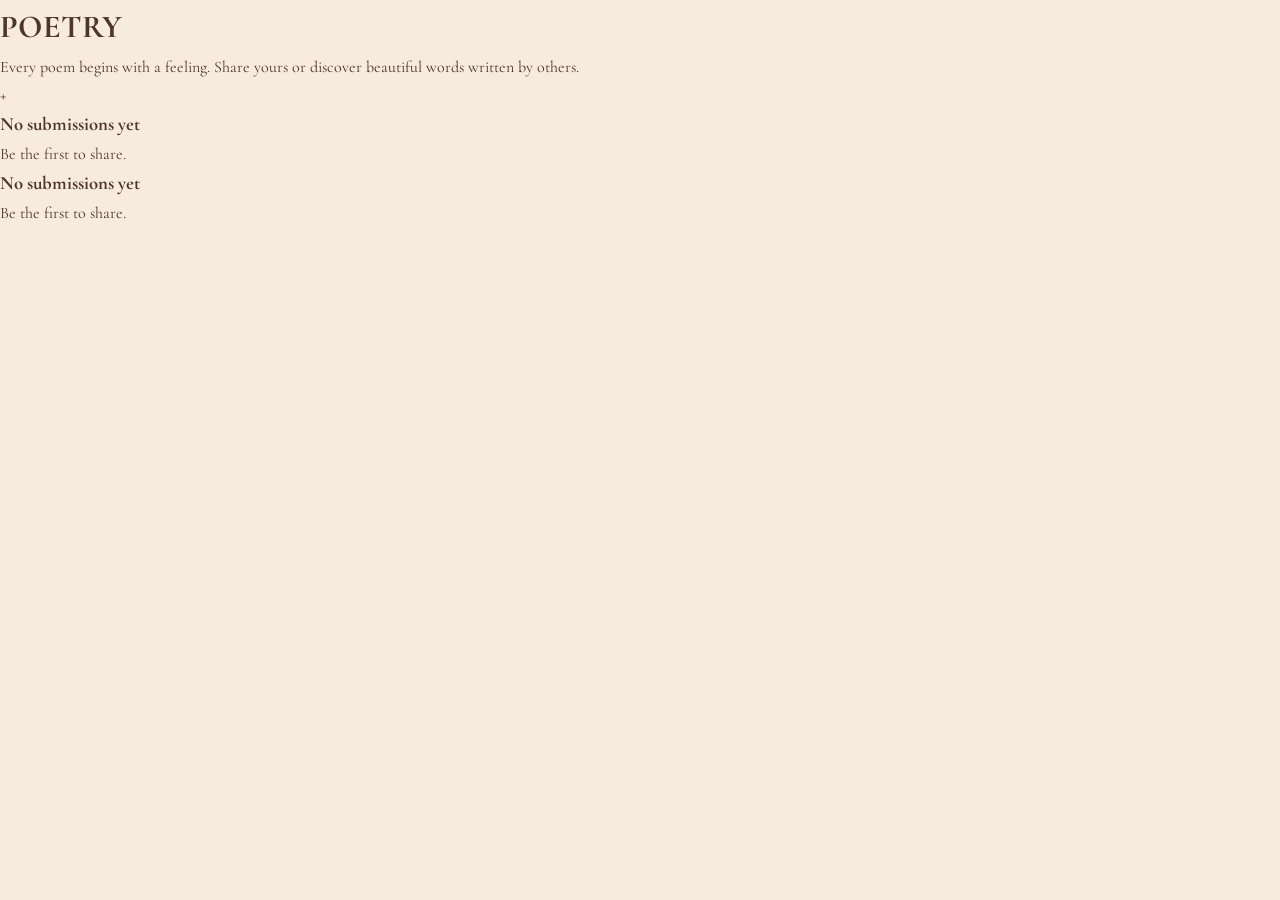
==== poetry.html @ c6bdb442 "poetry.html for Poetry section layout This file contains the HTML structure for the Poetry section o" ====
<!DOCTYPE html>
<html lang="en">
<head>
    <title>Poetry | Cognoquill</title>
    <meta charset="UTF-8">
    <meta name="viewport" content="width=device-width, initial-scale=1.0">

    <link rel="stylesheet" href="cognoquill.css">
</head>

<body>

<header class="category-header">

    <h1>POETRY</h1>

</header>

<div class="paper">

    <p class="description">

        Every poem begins with a feeling. Share yours or discover
        beautiful words written by others.

    </p>

    <div class="cards">

        <!-- Add Card -->

        <div class="submit-card" onclick="openModal()">

            <span>+</span>

        </div>

        <!-- Card -->

        <div class="work-card">

            <h3>No submissions yet</h3>

            <p>Be the first to share.</p>

        </div>

        <!-- Card -->

        <div class="work-card">

            <h3>No submissions yet</h3>

            <p>Be the first to share.</p>

        </div>

    </div>

</div>

</body>
</html>
---- cognoquill.css ----
/* ===========================
   GOOGLE FONT
=========================== */

@import url('https://fonts.googleapis.com/css2?family=Cormorant+Garamond:wght@400;500;600;700&display=swap');

*{
    margin:0;
    padding:0;
    box-sizing:border-box;
}

html{
    scroll-behavior:smooth;
}

body{
    font-family:'Cormorant Garamond', serif;
    background:#F6EBDD;
    color:#4E342E;
    line-height:1.7;
}

/* ===========================
   HEADER
=========================== */

.hero{
    height:300px;
    background:url("bg4.webp") center center/cover no-repeat;
    position:relative;
}

.overlay{
    background:rgba(45,28,20,.45);
    width:100%;
    height:100%;

    display:flex;
    flex-direction:column;
    justify-content:center;
    align-items:center;

    text-align:center;
}

.overlay h1{

    color:#FDF8F2;

    font-size:4rem;

    letter-spacing:10px;

    font-weight:700;
}

.hero-text{

    margin-top:15px;

    color:#F8F2EA;

    font-size:1.3rem;

    letter-spacing:1px;
}

/* ===========================
   NAVBAR
=========================== */

nav{

    background:#8B6B4A;

    display:flex;

    justify-content:space-between;

    align-items:center;

    padding:18px 7%;

    position:sticky;

    top:0;

    z-index:999;

}

.logo{

    color:white;

    font-size:1.5rem;

    font-weight:700;

}

nav ul{

    display:flex;

    list-style:none;

    gap:28px;

}

nav a{

    text-decoration:none;

    color:#fff7ef;

    transition:.3s;

    font-size:1rem;

}

nav a:hover{

    color:#F3D7A3;

}

.menu-btn{

    display:none;

    background:none;

    border:none;

    color:white;

    font-size:2rem;

    cursor:pointer;

}

/* ===========================
   INTRO
=========================== */

.intro{

    width:min(900px,90%);

    margin:70px auto;

    text-align:center;

}

.intro h2{

    font-size:2.6rem;

    margin-bottom:20px;

    color:#5D4037;

}

.intro p{

    font-size:1.2rem;

}

/* ===========================
   CARDS
=========================== */

.card-section{

    width:92%;

    margin:auto;

    margin-bottom:80px;

}

.container{

    display:flex;

    justify-content:center;

    flex-wrap:wrap;

    gap:35px;

}

.card-link{

    text-decoration:none;

    color:inherit;

}

.card{

    width:300px;

    background:#FFF9F3;

    overflow:hidden;

    border-radius:18px;

    box-shadow:0 8px 20px rgba(0,0,0,.18);

    transition:.35s;

}

.card:hover{

    transform:translateY(-8px);

    box-shadow:0 18px 35px rgba(0,0,0,.25);

}

.card img{

    width:100%;

    height:220px;

    object-fit:cover;

}

.card-content{

    padding:22px;

    text-align:center;

}

.card-content h3{

    font-size:1.5rem;

    color:#5D4037;

}

/* ===========================
   FOOTER
=========================== */

footer{

    background:#8B6B4A;

    color:white;

    text-align:center;

    padding:30px;

}

/* ===========================
   TABLET
=========================== */

@media(max-width:992px){

.hero{

height:240px;

}

.overlay h1{

font-size:3rem;

}

.container{

gap:25px;

}

.card{

width:260px;

}

}

/* ===========================
   MOBILE
=========================== */

@media(max-width:768px){

.menu-btn{

display:block;

}

nav{

flex-wrap:wrap;

}

nav ul{

display:none;

flex-direction:column;

width:100%;

margin-top:20px;

gap:18px;

}

nav ul.show{

display:flex;

}

.overlay h1{

font-size:2.3rem;

letter-spacing:4px;

}

.hero-text{

font-size:1rem;

padding:0 20px;

}

.intro{

margin:50px auto;

}

.intro h2{

font-size:2rem;

}

.intro p{

font-size:1.05rem;

}

.card{

width:100%;

max-width:340px;

}

.card img{

height:210px;

}

}

/* ===========================
   SMALL PHONES
=========================== */

@media(max-width:480px){

.overlay h1{

font-size:1.8rem;

}

.hero{

height:220px;

}

.intro h2{

font-size:1.8rem;

}

footer{

font-size:.9rem;

}

}
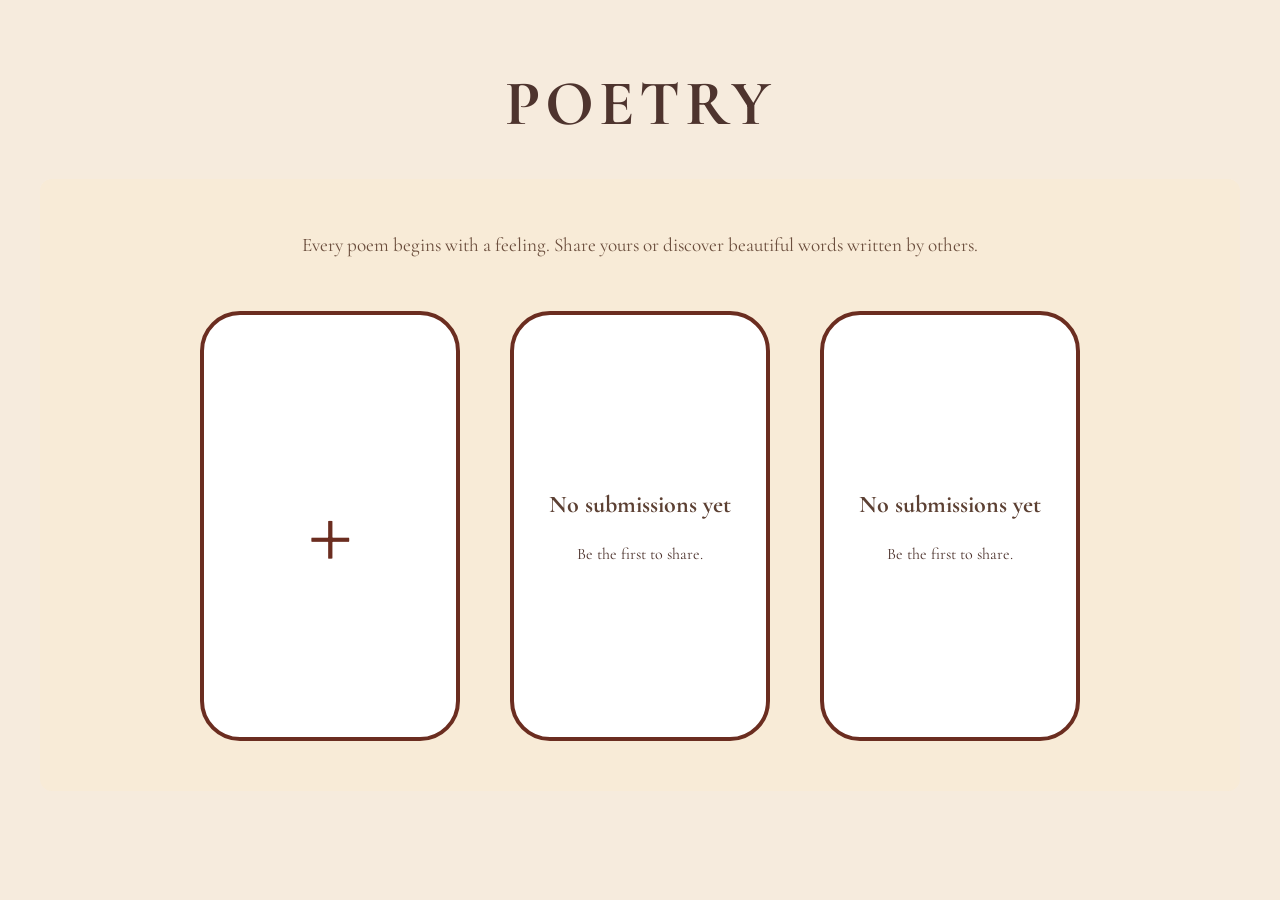
==== commit 39c10581: "Implement submission modal in poetry.html Added a modal for users to submit their work with a form." ====
--- a/poetry.html
+++ b/poetry.html
@@ -59,5 +59,34 @@
 
 </div>
 
+    <!-- Submit Modal -->
+<div class="modal" id="submitModal">
+
+    <div class="modal-content">
+
+        <span class="close">&times;</span>
+
+        <h2>Share Your Work</h2>
+
+        <form id="submissionForm">
+
+            <input type="text" placeholder="Title" required>
+
+            <input type="text" placeholder="Your Name" required>
+
+            <input type="email" placeholder="Email" required>
+
+            <textarea placeholder="Write here..." rows="8" required></textarea>
+
+            <button type="submit">Submit</button>
+
+        </form>
+
+    </div>
+
+</div>
+
+<script src="cognoquill.js"></script>
+
 </body>
 </html>
--- a/cognoquill.css
+++ b/cognoquill.css
@@ -425,3 +425,244 @@
 }
 
 }
+
+/* =======================
+CATEGORY PAGE
+======================= */
+
+.category-header{
+
+padding:50px 20px 20px;
+
+text-align:center;
+
+}
+
+.category-header h1{
+
+font-size:4rem;
+
+letter-spacing:5px;
+
+color:#4E342E;
+
+}
+
+.paper{
+
+width:min(1200px,95%);
+
+margin:auto;
+
+padding:50px;
+
+background:#F8EBD7;
+
+border-radius:12px;
+
+}
+
+.description{
+
+text-align:center;
+
+font-size:1.2rem;
+
+margin-bottom:50px;
+
+color:#6B4E3D;
+
+}
+
+.cards{
+
+display:flex;
+
+justify-content:center;
+
+gap:50px;
+
+flex-wrap:wrap;
+
+}
+
+.submit-card,
+
+.work-card{
+
+width:260px;
+
+height:430px;
+
+background:white;
+
+border:4px solid #6B2D20;
+
+border-radius:40px;
+
+display:flex;
+
+flex-direction:column;
+
+justify-content:center;
+
+align-items:center;
+
+cursor:pointer;
+
+transition:.3s;
+
+}
+
+.submit-card:hover,
+
+.work-card:hover{
+
+transform:translateY(-8px);
+
+box-shadow:0 15px 30px rgba(0,0,0,.18);
+
+}
+
+.submit-card span{
+
+font-size:7rem;
+
+font-weight:200;
+
+color:#6B2D20;
+
+}
+
+.work-card h3{
+
+margin-bottom:15px;
+
+font-size:1.5rem;
+
+color:#5C4033;
+
+}
+
+.work-card p{
+
+text-align:center;
+
+padding:0 20px;
+
+}
+
+
+/* ========= SUBMISSION MODAL ========= */
+
+.modal{
+
+display:none;
+
+position:fixed;
+
+left:0;
+
+top:0;
+
+width:100%;
+
+height:100%;
+
+background:rgba(0,0,0,.55);
+
+justify-content:center;
+
+align-items:center;
+
+z-index:999;
+
+}
+
+.modal-content{
+
+background:#f7ebda;
+
+width:90%;
+
+max-width:550px;
+
+padding:35px;
+
+border-radius:12px;
+
+position:relative;
+
+}
+
+.close{
+
+position:absolute;
+
+right:25px;
+
+top:15px;
+
+font-size:35px;
+
+cursor:pointer;
+
+color:#5a2d1f;
+
+}
+
+.modal-content h2{
+
+text-align:center;
+
+margin-bottom:25px;
+
+color:#5a2d1f;
+
+}
+
+.modal-content input,
+
+.modal-content textarea{
+
+width:100%;
+
+padding:12px;
+
+margin-bottom:15px;
+
+border:1px solid #b79b7a;
+
+border-radius:8px;
+
+font-size:16px;
+
+font-family:Garamond,serif;
+
+}
+
+.modal-content button{
+
+width:100%;
+
+padding:14px;
+
+background:#6B2D20;
+
+color:white;
+
+border:none;
+
+border-radius:8px;
+
+cursor:pointer;
+
+font-size:18px;
+
+}
+
+.modal-content button:hover{
+
+background:#4d1f16;
+
+}
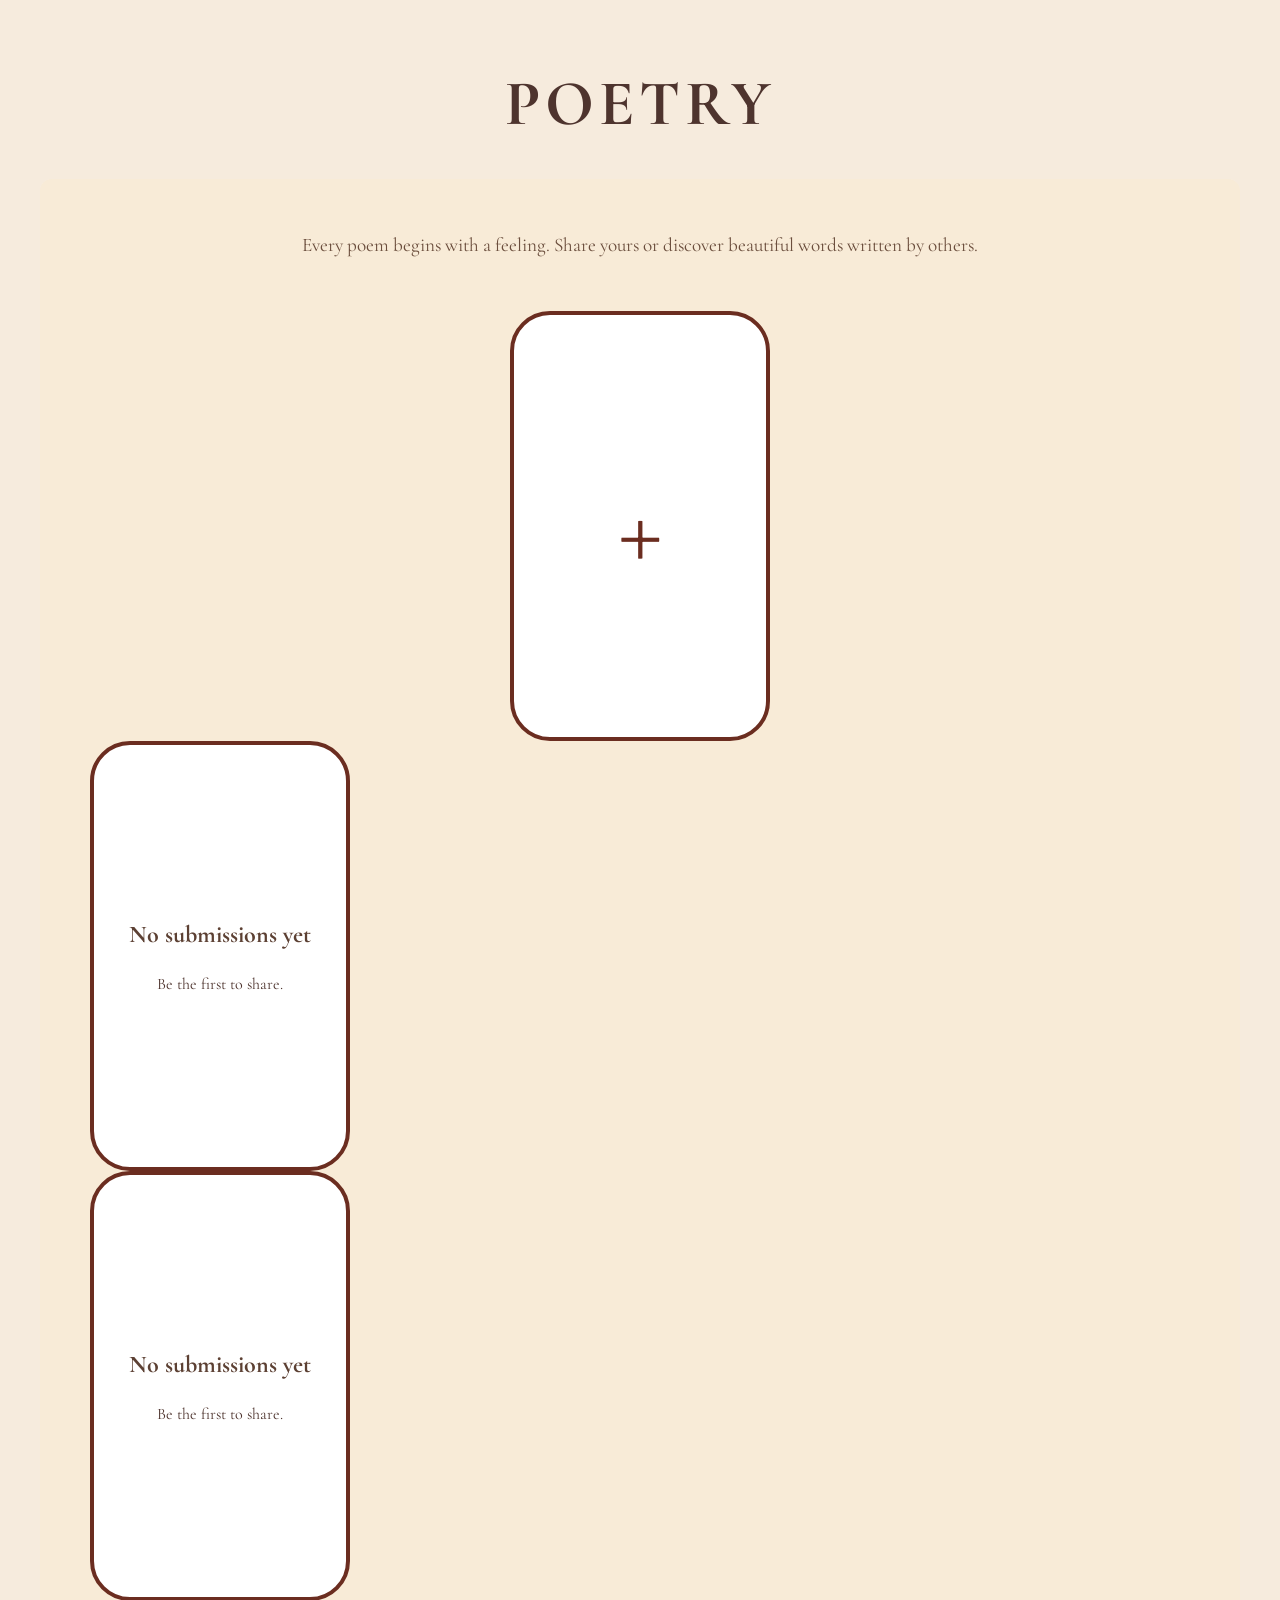
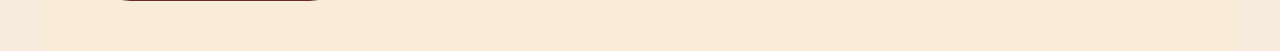
==== commit 4cad3e52: "Fix formatting issues in poetry.html" ====
--- a/poetry.html
+++ b/poetry.html
@@ -29,9 +29,9 @@
 
         <!-- Add Card -->
 
-        <div class="submit-card" onclick="openModal()">
-
-            <span>+</span>
+       <div class="submit-card">
+    <span>+</span>
+</div>
 
         </div>
 
@@ -87,6 +87,7 @@
 </div>
 
 <script src="cognoquill.js"></script>
+    
 
 </body>
 </html>
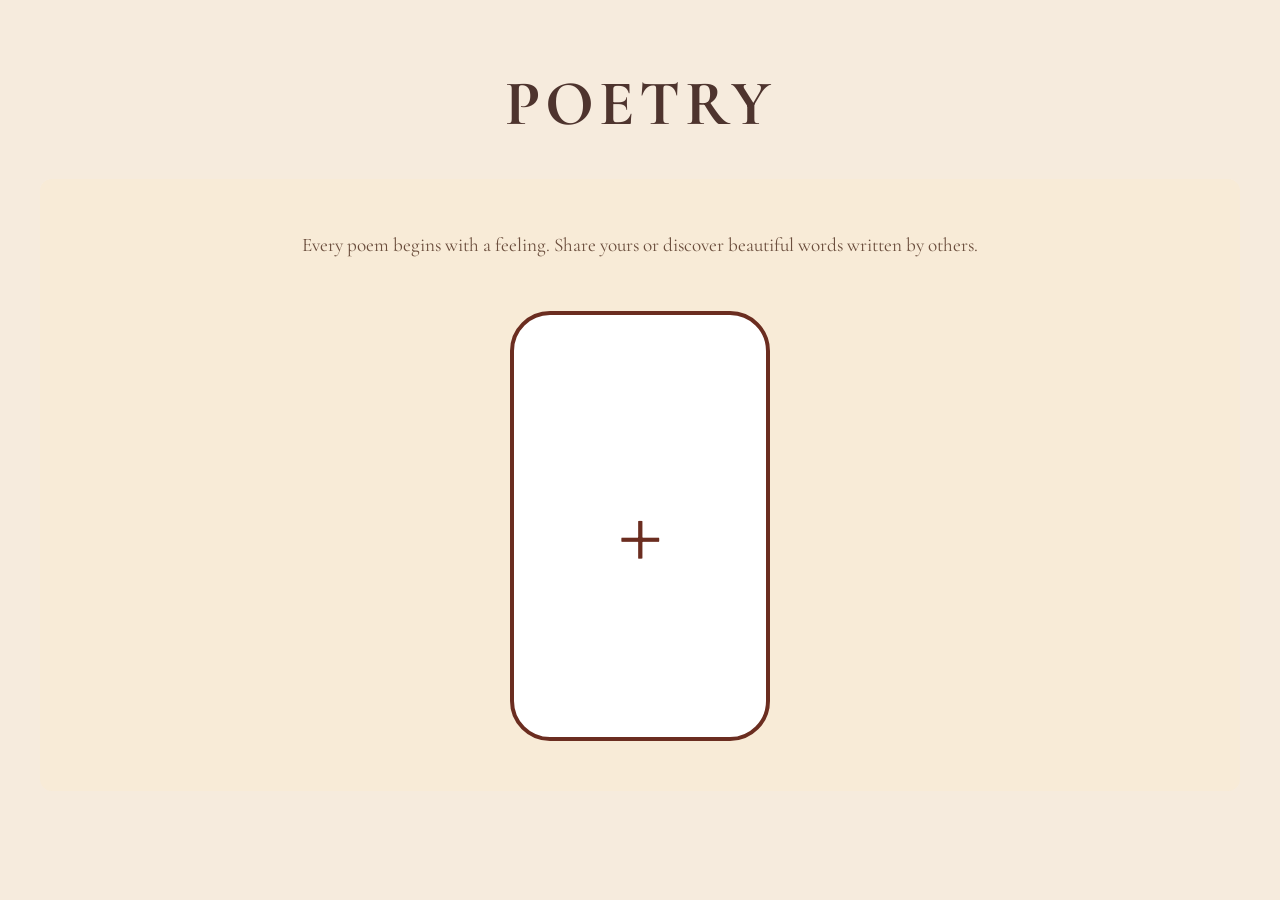
==== commit 7eaf8cbd: "Update poetry.html for better readability and structure Refactor HTML structure and improve form inp" ====
--- a/poetry.html
+++ b/poetry.html
@@ -1,5 +1,6 @@
 <!DOCTYPE html>
 <html lang="en">
+
 <head>
     <title>Poetry | Cognoquill</title>
     <meta charset="UTF-8">
@@ -20,38 +21,15 @@
 
     <p class="description">
 
-        Every poem begins with a feeling. Share yours or discover
-        beautiful words written by others.
+        Every poem begins with a feeling. Share yours or discover beautiful words written by others.
 
     </p>
 
     <div class="cards">
 
-        <!-- Add Card -->
+        <div class="submit-card">
 
-       <div class="submit-card">
-    <span>+</span>
-</div>
-
-        </div>
-
-        <!-- Card -->
-
-        <div class="work-card">
-
-            <h3>No submissions yet</h3>
-
-            <p>Be the first to share.</p>
-
-        </div>
-
-        <!-- Card -->
-
-        <div class="work-card">
-
-            <h3>No submissions yet</h3>
-
-            <p>Be the first to share.</p>
+            <span>+</span>
 
         </div>
 
@@ -59,7 +37,8 @@
 
 </div>
 
-    <!-- Submit Modal -->
+<!-- Submit Modal -->
+
 <div class="modal" id="submitModal">
 
     <div class="modal-content">
@@ -70,15 +49,33 @@
 
         <form id="submissionForm">
 
-            <input type="text" placeholder="Title" required>
+            <input
+                type="text"
+                placeholder="Title"
+                required
+            >
 
-            <input type="text" placeholder="Your Name" required>
+            <input
+                type="text"
+                placeholder="Your Name"
+                required
+            >
 
-            <input type="email" placeholder="Email" required>
+            <input
+                type="email"
+                placeholder="Email"
+                required
+            >
 
-            <textarea placeholder="Write here..." rows="8" required></textarea>
+            <textarea
+                rows="8"
+                placeholder="Write your poem..."
+                required
+            ></textarea>
 
-            <button type="submit">Submit</button>
+            <button type="submit">
+                Submit
+            </button>
 
         </form>
 
@@ -87,7 +84,7 @@
 </div>
 
 <script src="cognoquill.js"></script>
-    
 
 </body>
+
 </html>
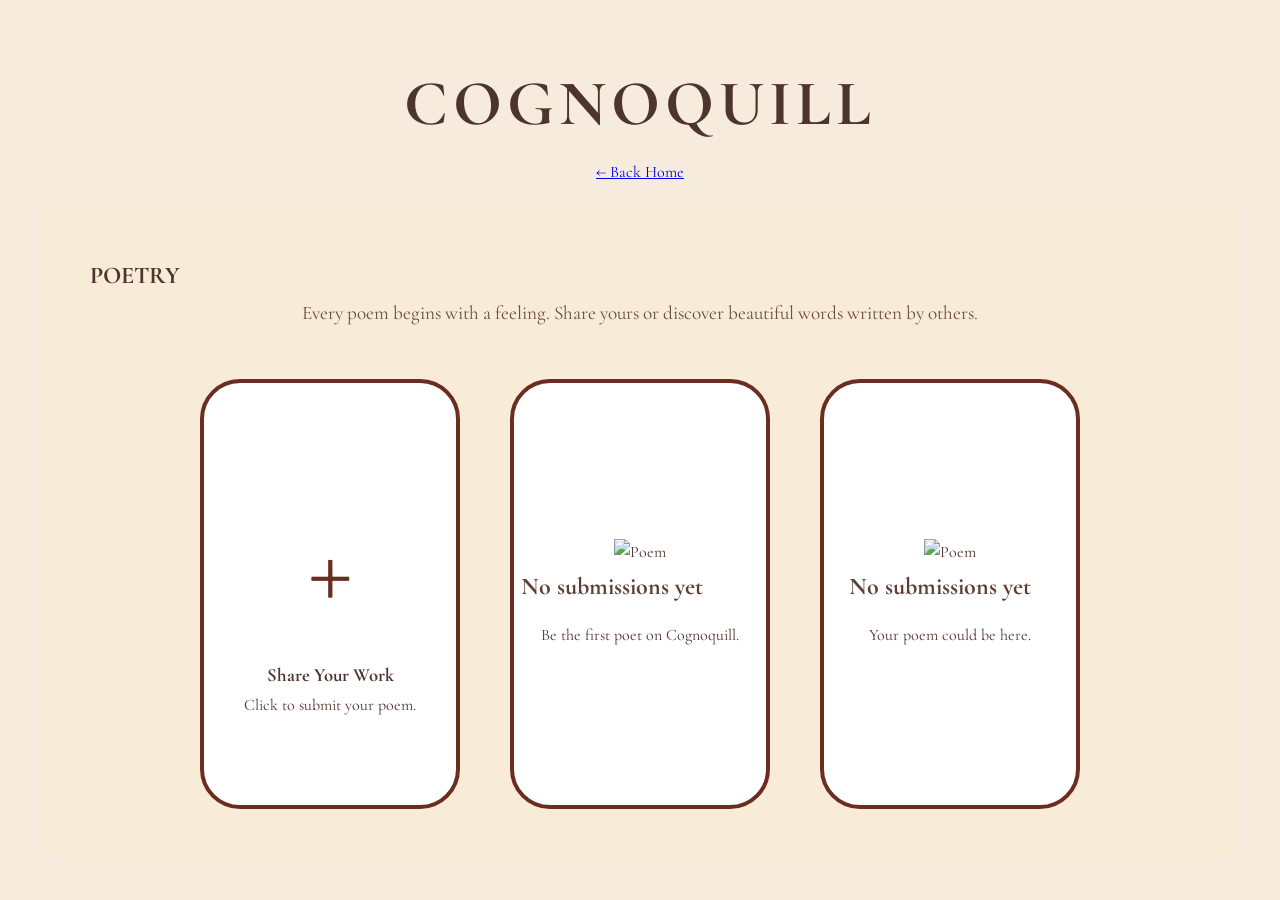
==== commit 4c9ef35c: "Update poetry.html structure and content" ====
--- a/poetry.html
+++ b/poetry.html
@@ -2,42 +2,92 @@
 <html lang="en">
 
 <head>
-    <title>Poetry | Cognoquill</title>
+
     <meta charset="UTF-8">
     <meta name="viewport" content="width=device-width, initial-scale=1.0">
 
+    <title>Poetry | Cognoquill</title>
+
     <link rel="stylesheet" href="cognoquill.css">
+
 </head>
 
 <body>
 
 <header class="category-header">
 
-    <h1>POETRY</h1>
+    <h1>COGNOQUILL</h1>
+
+    <a href="index.html" class="back-home">← Back Home</a>
 
 </header>
 
-<div class="paper">
+<section class="paper">
+
+    <h2 class="page-title">POETRY</h2>
 
     <p class="description">
 
-        Every poem begins with a feeling. Share yours or discover beautiful words written by others.
+        Every poem begins with a feeling.
+        Share yours or discover beautiful words written by others.
 
     </p>
 
     <div class="cards">
 
+        <!-- SUBMIT CARD -->
+
         <div class="submit-card">
 
             <span>+</span>
+
+            <h3>Share Your Work</h3>
+
+            <p>Click to submit your poem.</p>
+
+        </div>
+
+
+        <!-- SAMPLE CARD -->
+
+        <div class="work-card">
+
+            <img src="placeholder.jpg" alt="Poem">
+
+            <div class="work-content">
+
+                <h3>No submissions yet</h3>
+
+                <p>Be the first poet on Cognoquill.</p>
+
+            </div>
+
+        </div>
+
+
+        <!-- SAMPLE CARD -->
+
+        <div class="work-card">
+
+            <img src="placeholder.jpg" alt="Poem">
+
+            <div class="work-content">
+
+                <h3>No submissions yet</h3>
+
+                <p>Your poem could be here.</p>
+
+            </div>
 
         </div>
 
     </div>
 
-</div>
+</section>
 
-<!-- Submit Modal -->
+<!-- ===========================
+     SUBMISSION MODAL
+=========================== -->
 
 <div class="modal" id="submitModal">
 
@@ -74,7 +124,9 @@
             ></textarea>
 
             <button type="submit">
+
                 Submit
+
             </button>
 
         </form>
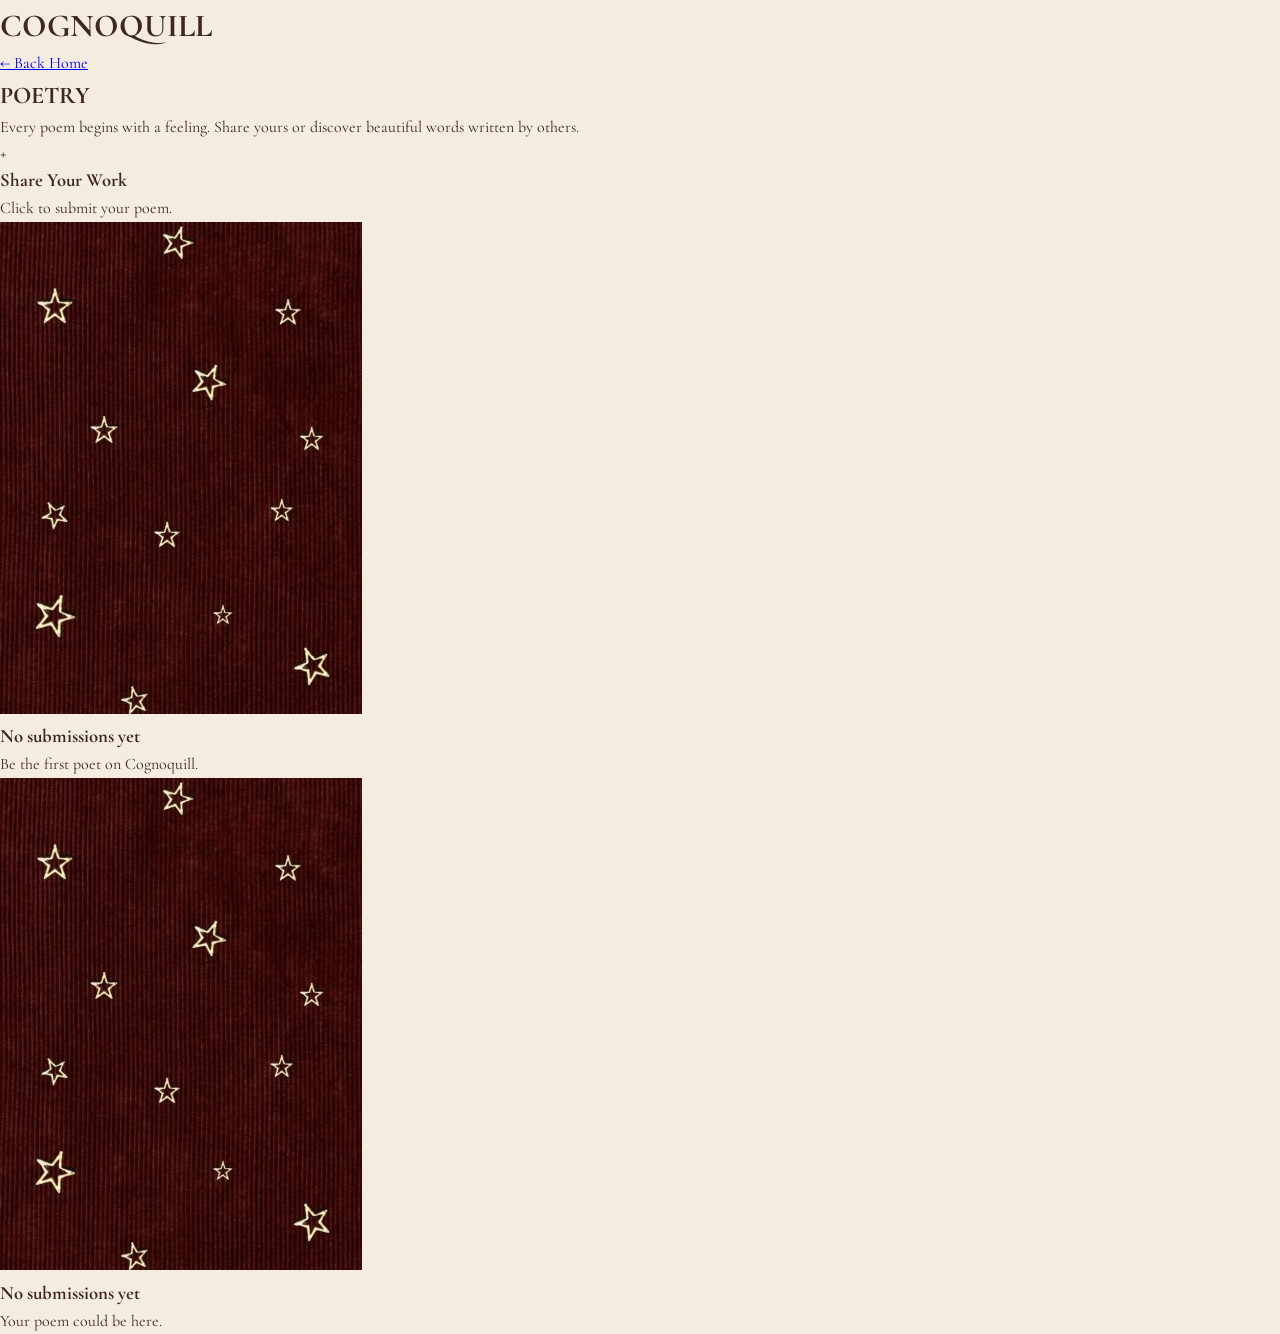
==== commit 04f07114: "Refactor submission form in poetry.html" ====
--- a/poetry.html
+++ b/poetry.html
@@ -1,142 +1,69 @@
 <!DOCTYPE html>
 <html lang="en">
-
 <head>
-
     <meta charset="UTF-8">
     <meta name="viewport" content="width=device-width, initial-scale=1.0">
-
     <title>Poetry | Cognoquill</title>
-
     <link rel="stylesheet" href="cognoquill.css">
-
 </head>
-
 <body>
 
 <header class="category-header">
-
     <h1>COGNOQUILL</h1>
-
     <a href="index.html" class="back-home">← Back Home</a>
-
 </header>
 
 <section class="paper">
-
     <h2 class="page-title">POETRY</h2>
-
     <p class="description">
-
-        Every poem begins with a feeling.
-        Share yours or discover beautiful words written by others.
-
+        Every poem begins with a feeling. Share yours or discover beautiful words written by others.
     </p>
 
     <div class="cards">
-
         <!-- SUBMIT CARD -->
-
         <div class="submit-card">
-
             <span>+</span>
-
             <h3>Share Your Work</h3>
-
             <p>Click to submit your poem.</p>
-
         </div>
 
+        <!-- SAMPLE CARD -->
+        <div class="work-card">
+            <img src="placeholder.jpg" alt="Poem">
+            <div class="work-content">
+                <h3>No submissions yet</h3>
+                <p>Be the first poet on Cognoquill.</p>
+            </div>
+        </div>
 
         <!-- SAMPLE CARD -->
-
         <div class="work-card">
-
             <img src="placeholder.jpg" alt="Poem">
-
             <div class="work-content">
-
                 <h3>No submissions yet</h3>
-
-                <p>Be the first poet on Cognoquill.</p>
-
+                <p>Your poem could be here.</p>
             </div>
-
         </div>
-
-
-        <!-- SAMPLE CARD -->
-
-        <div class="work-card">
-
-            <img src="placeholder.jpg" alt="Poem">
-
-            <div class="work-content">
-
-                <h3>No submissions yet</h3>
-
-                <p>Your poem could be here.</p>
-
-            </div>
-
-        </div>
-
     </div>
-
 </section>
 
 <!-- ===========================
      SUBMISSION MODAL
 =========================== -->
-
 <div class="modal" id="submitModal">
-
     <div class="modal-content">
-
         <span class="close">&times;</span>
-
         <h2>Share Your Work</h2>
-
         <form id="submissionForm">
-
-            <input
-                type="text"
-                placeholder="Title"
-                required
-            >
-
-            <input
-                type="text"
-                placeholder="Your Name"
-                required
-            >
-
-            <input
-                type="email"
-                placeholder="Email"
-                required
-            >
-
-            <textarea
-                rows="8"
-                placeholder="Write your poem..."
-                required
-            ></textarea>
-
-            <button type="submit">
-
-                Submit
-
-            </button>
-
+            <input type="text" placeholder="Title" required>
+            <input type="text" placeholder="Your Name" required>
+            <input type="email" placeholder="Email" required>
+            <textarea rows="8" placeholder="Write your poem..." required></textarea>
+            <button type="submit">Submit</button>
         </form>
-
     </div>
-
 </div>
 
 <script src="cognoquill.js"></script>
-
 </body>
-
 </html>
--- a/cognoquill.css
+++ b/cognoquill.css
@@ -1,668 +1,411 @@
 /* ===========================
-   GOOGLE FONT
-=========================== */
-
+   GLOBAL RESET & FONTS
+=========================== */
 @import url('https://fonts.googleapis.com/css2?family=Cormorant+Garamond:wght@400;500;600;700&display=swap');
 
-*{
-    margin:0;
-    padding:0;
-    box-sizing:border-box;
-}
-
-html{
-    scroll-behavior:smooth;
-}
-
-body{
-    font-family:'Cormorant Garamond', serif;
-    background:#F6EBDD;
-    color:#4E342E;
-    line-height:1.7;
-}
-
-/* ===========================
-   HEADER
-=========================== */
-
-.hero{
-    height:300px;
-    background:url("bg4.webp") center center/cover no-repeat;
-    position:relative;
-}
-
-.overlay{
-    background:rgba(45,28,20,.45);
-    width:100%;
-    height:100%;
-
-    display:flex;
-    flex-direction:column;
-    justify-content:center;
-    align-items:center;
-
-    text-align:center;
-}
-
-.overlay h1{
-
-    color:#FDF8F2;
-
-    font-size:4rem;
-
-    letter-spacing:10px;
-
-    font-weight:700;
-}
-
-.hero-text{
-
-    margin-top:15px;
-
-    color:#F8F2EA;
-
-    font-size:1.3rem;
-
-    letter-spacing:1px;
+* {
+    margin: 0;
+    padding: 0;
+    box-sizing: border-box;
+}
+
+html {
+    scroll-behavior: smooth;
+}
+
+body {
+    font-family: 'Cormorant Garamond', serif;
+    background: #F4EBE1; /* Warm dark-academia parchment tint */
+    color: #3E2723; /* Crisp ink brown */
+    line-height: 1.6;
+}
+
+/* ===========================
+   HERO / HEADER
+=========================== */
+.hero {
+    height: 400px;
+    background: linear-gradient(rgba(0, 0, 0, 0.4), rgba(0, 0, 0, 0.4)),
+                url("image_73c6bc.jpg") center center/cover no-repeat; /* Uses your poetry/ink collage for the hero background */
+}
+
+.overlay {
+    width: 100%;
+    height: 100%;
+    display: flex;
+    flex-direction: column;
+    justify-content: center;
+    align-items: center;
+    text-align: center;
+    padding: 20px;
+}
+
+.overlay h1 {
+    color: #FFFDF9;
+    font-size: 5.5rem;
+    letter-spacing: 16px;
+    font-weight: 400;
+    text-shadow: 0 4px 15px rgba(0, 0, 0, 0.6);
+}
+
+.hero-text {
+    margin-top: 15px;
+    color: #F5EBE1;
+    font-size: 1.4rem;
+    letter-spacing: 2px;
+    font-style: italic;
+    text-shadow: 0 2px 8px rgba(0, 0, 0, 0.5);
 }
 
 /* ===========================
    NAVBAR
 =========================== */
-
-nav{
-
-    background:#8B6B4A;
-
-    display:flex;
-
-    justify-content:space-between;
-
-    align-items:center;
-
-    padding:18px 7%;
-
-    position:sticky;
-
-    top:0;
-
-    z-index:999;
-
-}
-
-.logo{
-
-    color:white;
-
-    font-size:1.5rem;
-
-    font-weight:700;
-
-}
-
-nav ul{
-
-    display:flex;
-
-    list-style:none;
-
-    gap:28px;
-
-}
-
-nav a{
-
-    text-decoration:none;
-
-    color:#fff7ef;
-
-    transition:.3s;
-
-    font-size:1rem;
-
-}
-
-nav a:hover{
-
-    color:#F3D7A3;
-
-}
-
-.menu-btn{
-
-    display:none;
-
-    background:none;
-
-    border:none;
-
-    color:white;
-
-    font-size:2rem;
-
-    cursor:pointer;
-
-}
-
-/* ===========================
-   INTRO
-=========================== */
-
-.intro{
-
-    width:min(900px,90%);
-
-    margin:70px auto;
-
-    text-align:center;
-
-}
-
-.intro h2{
-
-    font-size:2.6rem;
-
-    margin-bottom:20px;
-
-    color:#5D4037;
-
-}
-
-.intro p{
-
-    font-size:1.2rem;
-
-}
-
-/* ===========================
-   CARDS
-=========================== */
-
-.card-section{
-
-    width:92%;
-
-    margin:auto;
-
-    margin-bottom:80px;
-
-}
-
-.container{
-
-    display:flex;
-
-    justify-content:center;
-
-    flex-wrap:wrap;
-
-    gap:35px;
-
-}
-
-.card-link{
-
-    text-decoration:none;
-
-    color:inherit;
-
-}
-
-.card{
-
-    width:300px;
-
-    background:#FFF9F3;
-
-    overflow:hidden;
-
-    border-radius:18px;
-
-    box-shadow:0 8px 20px rgba(0,0,0,.18);
-
-    transition:.35s;
-
-}
-
-.card:hover{
-
-    transform:translateY(-8px);
-
-    box-shadow:0 18px 35px rgba(0,0,0,.25);
-
-}
-
-.card img{
-
-    width:100%;
-
-    height:220px;
-
-    object-fit:cover;
-
-}
-
-.card-content{
-
-    padding:22px;
-
-    text-align:center;
-
-}
-
-.card-content h3{
-
-    font-size:1.5rem;
-
-    color:#5D4037;
-
+nav {
+    background: #7A5C43; /* Rich earthy brown */
+    display: flex;
+    justify-content: space-between;
+    align-items: center;
+    padding: 15px 10%;
+    position: sticky;
+    top: 0;
+    z-index: 999;
+}
+
+.logo {
+    color: #FFFDF9;
+    font-size: 1.4rem;
+    font-weight: 600;
+    letter-spacing: 1px;
+}
+
+nav ul {
+    display: flex;
+    list-style: none;
+    gap: 30px;
+}
+
+nav a {
+    color: #FFFDF9;
+    text-decoration: none;
+    font-size: 1.2rem;
+    transition: color 0.3s ease;
+}
+
+nav a:hover {
+    color: #E8D2BA;
+}
+
+.menu-btn {
+    display: none;
+    background: none;
+    border: none;
+    color: white;
+    font-size: 1.8rem;
+    cursor: pointer;
+}
+
+/* ===========================
+   INTRO SECTION
+=========================== */
+.intro {
+    width: min(800px, 90%);
+    margin: 60px auto 40px;
+    text-align: center;
+}
+
+.intro h2 {
+    font-size: 2.8rem;
+    margin-bottom: 20px;
+    color: #4A3222;
+    font-weight: 500;
+}
+
+.intro p {
+    font-size: 1.25rem;
+    color: #5C4636;
+}
+
+/* ===========================
+   CARDS GRID (4x2 Desktop Layout)
+=========================== */
+.card-section {
+    width: 85%;
+    max-width: 1200px;
+    margin: 0 auto 80px;
+}
+
+.container {
+    display: grid;
+    grid-template-columns: repeat(4, 1fr); /* Creates an exact 4-column display */
+    gap: 30px;
+}
+
+.card-link {
+    text-decoration: none;
+    color: inherit;
+}
+
+.card {
+    background: #FFFDF9; /* Clean cream backing */
+    border-radius: 14px;
+    overflow: hidden;
+    box-shadow: 0 5px 15px rgba(0, 0, 0, 0.08);
+    transition: transform 0.3s ease, box-shadow 0.3s ease;
+}
+
+.card:hover {
+    transform: translateY(-5px);
+    box-shadow: 0 12px 25px rgba(0, 0, 0, 0.15);
+}
+
+.card img {
+    width: 100%;
+    height: 180px; /* Perfectly scales your scrapbook/collage aspect ratios */
+    object-fit: cover;
+    display: block;
+}
+
+.card-content {
+    padding: 20px 15px;
+    text-align: center;
+}
+
+.card-content h3 {
+    font-size: 1.4rem;
+    color: #4A3222;
+    font-weight: 500;
 }
 
 /* ===========================
    FOOTER
 =========================== */
-
-footer{
-
-    background:#8B6B4A;
-
-    color:white;
-
-    text-align:center;
-
-    padding:30px;
-
-}
-
-/* ===========================
-   TABLET
-=========================== */
-
-@media(max-width:992px){
-
-.hero{
-
-height:240px;
-
-}
-
-.overlay h1{
-
-font-size:3rem;
-
-}
-
-.container{
-
-gap:25px;
-
-}
-
-.card{
-
-width:260px;
-
-}
-
-}
-
-/* ===========================
-   MOBILE
-=========================== */
-
-@media(max-width:768px){
-
-.menu-btn{
-
-display:block;
-
-}
-
-nav{
-
-flex-wrap:wrap;
-
-}
-
-nav ul{
-
-display:none;
-
-flex-direction:column;
-
-width:100%;
-
-margin-top:20px;
-
-gap:18px;
-
-}
-
-nav ul.show{
-
-display:flex;
-
-}
-
-.overlay h1{
-
-font-size:2.3rem;
-
-letter-spacing:4px;
-
-}
-
-.hero-text{
-
-font-size:1rem;
-
-padding:0 20px;
-
-}
-
-.intro{
-
-margin:50px auto;
-
-}
-
-.intro h2{
-
-font-size:2rem;
-
-}
-
-.intro p{
-
-font-size:1.05rem;
-
-}
-
-.card{
-
-width:100%;
-
-max-width:340px;
-
-}
-
-.card img{
-
-height:210px;
-
-}
-
-}
-
-/* ===========================
-   SMALL PHONES
-=========================== */
-
-@media(max-width:480px){
-
-.overlay h1{
-
-font-size:1.8rem;
-
-}
-
-.hero{
-
-height:220px;
-
-}
-
-.intro h2{
-
-font-size:1.8rem;
-
-}
-
-footer{
-
-font-size:.9rem;
-
-}
-
-}
-
-/* =======================
-CATEGORY PAGE
-======================= */
-
-.category-header{
-
-padding:50px 20px 20px;
-
-text-align:center;
-
-}
-
-.category-header h1{
-
-font-size:4rem;
-
-letter-spacing:5px;
-
-color:#4E342E;
-
-}
-
-.paper{
-
-width:min(1200px,95%);
-
-margin:auto;
-
-padding:50px;
-
-background:#F8EBD7;
-
-border-radius:12px;
-
-}
-
-.description{
-
-text-align:center;
-
-font-size:1.2rem;
-
-margin-bottom:50px;
-
-color:#6B4E3D;
-
-}
-
-.cards{
-
-display:flex;
-
-justify-content:center;
-
-gap:50px;
-
-flex-wrap:wrap;
-
-}
-
-.submit-card,
-
-.work-card{
-
-width:260px;
-
-height:430px;
-
-background:white;
-
-border:4px solid #6B2D20;
-
-border-radius:40px;
-
-display:flex;
-
-flex-direction:column;
-
-justify-content:center;
-
-align-items:center;
-
-cursor:pointer;
-
-transition:.3s;
-
-}
-
-.submit-card:hover,
-
-.work-card:hover{
-
-transform:translateY(-8px);
-
-box-shadow:0 15px 30px rgba(0,0,0,.18);
-
-}
-
-.submit-card span{
-
-font-size:7rem;
-
-font-weight:200;
-
-color:#6B2D20;
-
-}
-
-.work-card h3{
-
-margin-bottom:15px;
-
-font-size:1.5rem;
-
-color:#5C4033;
-
-}
-
-.work-card p{
-
-text-align:center;
-
-padding:0 20px;
-
-}
-
-
-/* ========= SUBMISSION MODAL ========= */
-
-.modal{
-
-display:none;
-
-position:fixed;
-
-left:0;
-
-top:0;
-
-width:100%;
-
-height:100%;
-
-background:rgba(0,0,0,.55);
-
-justify-content:center;
-
-align-items:center;
-
-z-index:999;
-
-}
-
-.modal-content{
-
-background:#f7ebda;
-
-width:90%;
-
-max-width:550px;
-
-padding:35px;
-
-border-radius:12px;
-
-position:relative;
-
-}
-
-.close{
-
-position:absolute;
-
-right:25px;
-
-top:15px;
-
-font-size:35px;
-
-cursor:pointer;
-
-color:#5a2d1f;
-
-}
-
-.modal-content h2{
-
-text-align:center;
-
-margin-bottom:25px;
-
-color:#5a2d1f;
-
-}
-
-.modal-content input,
-
-.modal-content textarea{
-
-width:100%;
-
-padding:12px;
-
-margin-bottom:15px;
-
-border:1px solid #b79b7a;
-
-border-radius:8px;
-
-font-size:16px;
-
-font-family:Garamond,serif;
-
-}
-
-.modal-content button{
-
-width:100%;
-
-padding:14px;
-
-background:#6B2D20;
-
-color:white;
-
-border:none;
-
-border-radius:8px;
-
-cursor:pointer;
-
-font-size:18px;
-
-}
-
-.modal-content button:hover{
-
-background:#4d1f16;
-
-}
+footer {
+    background: #7A5C43;
+    color: #F5EBE1;
+    text-align: center;
+    padding: 25px;
+    font-size: 1.1rem;
+    letter-spacing: 0.5px;
+}
+
+/* ===========================
+   MEDIA QUERIES (Responsive Viewports)
+=========================== */
+@media (max-width: 1024px) {
+    .container {
+        grid-template-columns: repeat(2, 1fr); /* 2x4 layout on tablets */
+    }
+    .overlay h1 {
+        font-size: 4rem;
+    }
+}
+
+@media (max-width: 768px) {
+    .menu-btn {
+        display: block;
+    }
+    nav {
+        padding: 15px 5%;
+    }
+    nav ul {
+        display: none;
+        flex-direction: column;
+        width: 100%;
+        margin-top: 15px;
+        gap: 15px;
+        text-align: center;
+    }
+    nav ul.show {
+        display: flex;
+    }
+    .container {
+        grid-template-columns: 1fr; /* Stack single-file on mobile phones */
+        max-width: 360px;
+        margin: 0 auto;
+    }
+    .overlay h1 {
+        font-size: 2.8rem;
+        letter-spacing: 6px;
+    }
+}
+/* ===========================
+     RULED PAPER MODAL STYLES
+=========================== */
+.modal {
+    display: none; /* Controlled by JS */
+    position: fixed;
+    top: 0;
+    left: 0;
+    width: 100%;
+    height: 100%;
+    background: rgba(40, 26, 18, 0.6); /* Warm dark overlay */
+    backdrop-filter: blur(4px);
+    justify-content: center;
+    align-items: center;
+    z-index: 1000;
+}
+
+.modal-content {
+    background: #F4EBE1; /* Match parchment background */
+    padding: 40px;
+    border-radius: 12px;
+    width: min(600px, 90%);
+    box-shadow: 0 10px 30px rgba(0, 0, 0, 0.3);
+    position: relative;
+    border: 1px solid #D7C4B1;
+}
+
+.close {
+    position: absolute;
+    top: 15px;
+    right: 20px;
+    font-size: 2rem;
+    cursor: pointer;
+    color: #7A5C43;
+}
+
+.modal-content h2 {
+    font-size: 2.2rem;
+    color: #4A3222;
+    margin-bottom: 25px;
+    text-align: center;
+    letter-spacing: 2px;
+}
+
+/* ===========================
+     THE RULED TEXTAREA PAGE
+=========================== */
+#submissionForm textarea {
+    width: 100%;
+    font-family: 'Cormorant Garamond', serif;
+    font-size: 1.3rem;
+    color: #2B1810;
+    padding: 6px 10px;
+    border: 1px solid #D7C4B1;
+    border-radius: 4px;
+    resize: none;
+    
+    /* Creates the vintage ruled notebook lines */
+    background: linear-gradient(#F4EBE1 95%, #D4C3B3 95%);
+    background-size: 100% 2rem; /* Spacing between lines */
+    line-height: 2rem;          /* Matches text perfectly to the lines */
+    
+    margin-bottom: 20px;
+}
+
+/* Standard Inputs Styling inside Modal */
+#submissionForm input[type="text"],
+#submissionForm input[type="email"] {
+    width: 100%;
+    font-family: 'Cormorant Garamond', serif;
+    font-size: 1.2rem;
+    padding: 10px;
+    margin-bottom: 15px;
+    border: 1px solid #D7C4B1;
+    background: #FFFDF9;
+    color: #3E2723;
+    border-radius: 4px;
+}
+
+#submissionForm input:focus,
+#submissionForm textarea:focus {
+    outline: none;
+    border-color: #7A5C43;
+}
+
+/* Submit Button */
+#submissionForm button {
+    width: 100%;
+    background: #7A5C43;
+    color: #FFFDF9;
+    border: none;
+    padding: 12px;
+    font-family: 'Cormorant Garamond', serif;
+    font-size: 1.3rem;
+    letter-spacing: 1px;
+    cursor: pointer;
+    border-radius: 4px;
+    transition: background 0.3s ease;
+}
+
+#submissionForm button:hover {
+    background: #5C432E;
+}
+
+/* ===================================================
+   MODAL & VINTAGE RULED LINES (DO NOT CHANGE HTML)
+=================================================== */
+.modal {
+    display: none; /* Hidden by default */
+    position: fixed;
+    top: 0;
+    left: 0;
+    width: 100%;
+    height: 100%;
+    background: rgba(40, 26, 18, 0.5); /* Soft dark-academia tint */
+    backdrop-filter: blur(3px);
+    justify-content: center;
+    align-items: center;
+    z-index: 2000;
+}
+
+.modal-content {
+    background: #F4EBE1; /* Parchment matching the page */
+    padding: 30px;
+    border-radius: 12px;
+    width: min(500px, 90%);
+    position: relative;
+    box-shadow: 0 10px 25px rgba(0,0,0,0.2);
+    border: 1px solid #D7C4B1;
+}
+
+.close {
+    position: absolute;
+    top: 15px;
+    right: 20px;
+    font-size: 1.8rem;
+    cursor: pointer;
+    color: #7A5C43;
+}
+
+/* Elegant Ruled Lines Textarea Layout */
+#submissionForm textarea {
+    width: 100%;
+    font-family: 'Cormorant Garamond', serif;
+    font-size: 1.3rem;
+    color: #2B1810;
+    padding: 7px 10px;
+    border: 1px solid #D7C4B1;
+    border-radius: 4px;
+    resize: none;
+    
+    /* Ruled paper background effect */
+    background: linear-gradient(#F4EBE1 95%, #D4C3B3 95%);
+    background-size: 100% 2rem; 
+    line-height: 2rem;          
+    
+    margin-bottom: 15px;
+}
+
+#submissionForm input {
+    width: 100%;
+    font-family: 'Cormorant Garamond', serif;
+    font-size: 1.1rem;
+    padding: 10px;
+    margin-bottom: 12px;
+    border: 1px solid #D7C4B1;
+    background: #FFFDF9;
+    border-radius: 4px;
+}
+
+#submissionForm button {
+    width: 100%;
+    background: #7A5C43;
+    color: #FFFDF9;
+    border: none;
+    padding: 12px;
+    font-family: 'Cormorant Garamond', serif;
+    font-size: 1.2rem;
+    cursor: pointer;
+    border-radius: 4px;
+}
